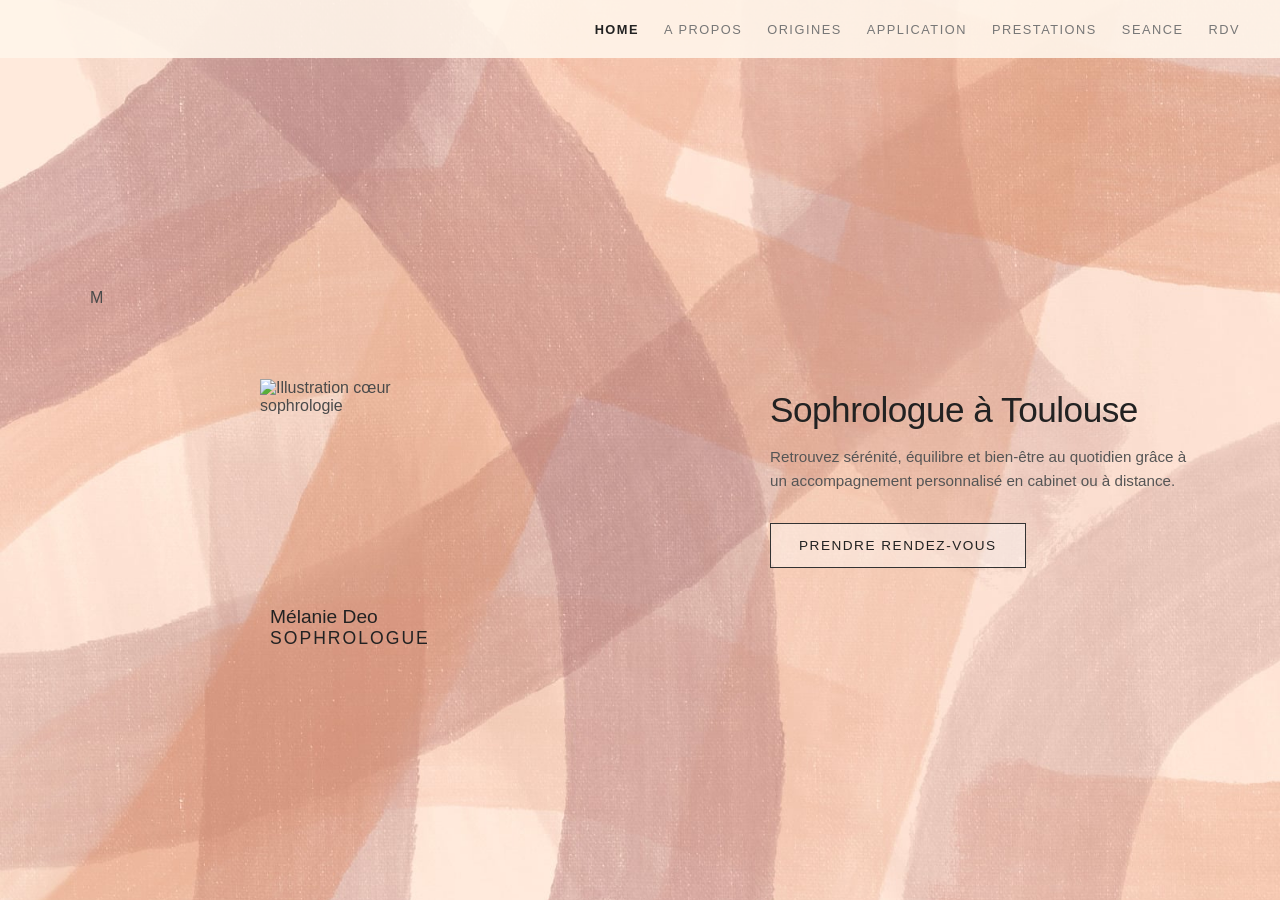
==== index.html @ 861dfb69 "Update index.html" ====
<!DOCTYPE html>
<html lang="fr">
<head>
    <meta charset="UTF-8">
    <meta name="viewport" content="width=device-width, initial-scale=1.0">
    <title>Mélanie Deo - Sophrologue à Toulouse</title>
    <meta name="description" content="Cabinet de sophrologie à Toulouse. Accompagnement sur mesure : gestion du stress, burn-out, sommeil, émotions et confiance en soi.">
    <link rel="stylesheet" href="style.css">
</head>
<body class="page-home">

    <!-- En-tête unique -->
    <header id="site-header" class="site-header"></header>

    <main class="main-content">
        <div class="home-wrapper">
            
            <!-- Visuels à gauche (Grand M + Cœur + Nom) -->
            <div class="home-brand">
                <!-- Grand M avec la typographie Virtual -->
                <span class="brand-letter-virtual">M</span>
                
                <!-- Logo cœur et nom -->
                <img src="coeur-bulle.png" alt="Illustration cœur sophrologie" class="brand-heart">
                <div class="brand-title">
                    <span class="brand-name">Mélanie Deo</span>
                    <span class="brand-job">SOPHROLOGUE</span>
                </div>
            </div>

            <!-- Accroche et Appel à l'action à droite -->
            <div class="home-hero">
                <h1>Sophrologue à Toulouse</h1>
                <p>Retrouvez sérénité, équilibre et bien-être au quotidien grâce à un accompagnement personnalisé en cabinet ou à distance.</p>
                
                <a href="https://calendar.app.google/umbe3jq2weTHkLhp6" target="_blank" rel="noopener" class="btn-primary">
                    PRENDRE RENDEZ-VOUS
                </a>
            </div>

        </div>
    </main>

    <script src="header.js"></script>
</body>
</html>
---- style.css ----
/* --- 1. Réinitialisation globale --- */
* {
    box-sizing: border-box;
    margin: 0;
    padding: 0;
}

body {
    font-family: 'Helvetica Neue', Helvetica, Arial, sans-serif;
    color: #4a4a4a;
    min-height: 100vh;
    display: flex;
    flex-direction: column;
    background-color: #fcf8f2; /* Fond neutre par défaut */
}

/* --- 2. Fonds d'écran spécifiques par page --- */

/* Fond avec image pour les pages qui en ont besoin */
body.page-champs-application {
    background: linear-gradient(rgba(248, 237, 235, 0.45), rgba(248, 237, 235, 0.45)), 
                url('bg_application.jpg') no-repeat center center fixed;
    background-size: cover;
}

/* Fond crème uni pour À propos et Origines */
body.page-a-propos,
body.page-origines {
    background-color: #fcf8f2;
}

/* --- 3. En-tête & Navigation --- */
.site-header {
    width: 100%;
    padding: 20px 40px;
    background-color: rgba(255, 246, 234, 0.9);
}

.main-nav ul {
    display: flex;
    justify-content: flex-end;
    list-style: none;
    gap: 25px;
}

.main-nav a {
    text-decoration: none;
    font-size: 0.8rem;
    letter-spacing: 1.5px;
    color: #777;
    font-weight: 500;
    transition: color 0.3s ease;
}

.main-nav a:hover,
.main-nav a.active {
    color: #222;
    font-weight: 700;
}

/* --- 4. Structure principale --- */
.main-content {
    flex: 1;
    display: flex;
    align-items: center;
    position: relative;
    padding: 40px 20px;
}

.container {
    max-width: 1100px;
    margin: 0 auto;
    width: 100%;
}

/* --- PAGE : ACCUEIL --- */
body.page-home {
    background: url('bg-aquarelle-terracotta.jpg') no-repeat center center fixed;
    background-size: cover;
}

.home-wrapper {
    max-width: 1100px;
    margin: 0 auto;
    display: flex;
    align-items: center;
    justify-content: space-between;
    width: 100%;
    gap: 50px;
}

/* Zone Marque à gauche */
.home-brand {
    position: relative;
    width: 450px;
    height: 380px;
}

.brand-letter {
    position: absolute;
    top: 0;
    left: 0;
    width: 220px;
}

.brand-heart {
    position: absolute;
    top: 90px;
    left: 170px;
    width: 150px;
}

.brand-title {
    position: absolute;
    bottom: 20px;
    left: 180px;
    display: flex;
    flex-direction: column;
}

.brand-name {
    font-size: 1.2rem;
    color: #222;
    font-weight: 400;
}

.brand-job {
    font-size: 1.1rem;
    color: #222;
    letter-spacing: 2px;
    font-weight: 300;
}

/* Zone Accroche & Bouton à droite */
.home-hero {
    max-width: 420px;
}

.home-hero h1 {
    font-size: 2.2rem;
    font-weight: 300;
    color: #222;
    margin-bottom: 15px;
    letter-spacing: -0.5px;
}

.home-hero p {
    font-size: 0.95rem;
    line-height: 1.6;
    color: #555;
    margin-bottom: 30px;
    font-weight: 300;
}

/* Bouton principal de RDV */
.btn-primary {
    display: inline-block;
    padding: 14px 28px;
    border: 1px solid #333;
    background-color: rgba(255, 255, 255, 0.4);
    color: #222;
    text-decoration: none;
    font-size: 0.85rem;
    letter-spacing: 1.5px;
    font-weight: 500;
    transition: all 0.3s ease;
}

.btn-primary:hover {
    background-color: #333;
    color: #fff;
}

/* --- 5. PAGE : À PROPOS --- */
.page-a-propos .main-content {
    display: flex;
    align-items: center;
    justify-content: center;
    padding: 40px 20px;
}

.about-wrapper {
    position: relative;
    max-width: 1050px;
    width: 100%;
    margin: 0 auto;
    min-height: 520px;
}

/* Titre "À propos" placé à gauche */
.about-wrapper .page-title {
    position: absolute;
    top: 20px;
    left: 40px;
    font-size: 3.5rem;
    font-weight: 300;
    color: #333;
    letter-spacing: -0.5px;
}

/* Photo Polaroid inclinée */
.photo-polaroid {
    position: absolute;
    top: 160px;
    left: 100px;
    background: #ffffff;
    padding: 10px 10px 35px 10px;
    box-shadow: 0 6px 18px rgba(0, 0, 0, 0.06);
    transform: rotate(-6deg);
    width: 155px;
    z-index: 2;
}

.photo-polaroid img {
    width: 100%;
    height: 150px;
    object-fit: cover;
    display: block;
}

/* Cœur avec pansement */
.illustration-heart {
    position: absolute;
    bottom: -10px;
    left: 50px;
    width: 115px;
    z-index: 2;
}

.illustration-heart img {
    width: 100%;
    height: auto;
}

/* Texte décalé sur la droite */
.about-text {
    margin-left: 380px;
    max-width: 580px;
    font-size: 0.88rem;
    line-height: 1.6;
    color: #666;
    font-weight: 300;
}

.about-text p {
    margin-bottom: 20px;
}

.about-text strong {
    color: #333;
    font-weight: 600;
}

/* Signature */
.signature-block {
    display: flex;
    align-items: center;
    justify-content: flex-end;
    gap: 6px;
    margin-top: 15px;
    margin-right: 20px;
}

.signature-text {
    font-family: 'Caveat', cursive, sans-serif;
    font-size: 2.2rem;
    color: #666;
}

.signature-heart {
    color: #777;
}

/* --- 6. PAGE : ORIGINES --- */
.page-origines .main-content {
    display: flex;
    align-items: center;
    justify-content: center;
    padding: 40px 20px;
}

.origins-wrapper {
    position: relative;
    max-width: 1050px;
    width: 100%;
    margin: 0 auto;
    min-height: 540px;
}

/* Titre "Origines" placé à gauche */
.origins-wrapper .page-title {
    position: absolute;
    top: 20px;
    left: 40px;
    font-size: 3.5rem;
    font-weight: 300;
    color: #333;
    letter-spacing: -0.5px;
}

/* Photo Polaroid d'Alfonso Caycedo */
.photo-polaroid-caycedo {
    position: absolute;
    top: 140px;
    left: 230px;
    background: #ffffff;
    padding: 8px 8px 30px 8px;
    box-shadow: 0 6px 18px rgba(0, 0, 0, 0.06);
    transform: rotate(6deg); /* Inclinaison vers la droite */
    width: 130px;
    z-index: 2;
}

.photo-polaroid-caycedo img {
    width: 100%;
    height: 120px;
    object-fit: cover;
    display: block;
}

/* Illustration Cerveau + Cœur + Bonhommes */
.illustration-brain {
    position: absolute;
    bottom: -20px;
    left: 60px;
    width: 250px;
    z-index: 2;
}

.illustration-brain img {
    width: 100%;
    height: auto;
}

/* Bloc texte décalé à droite */
.origins-text {
    margin-left: 460px;
    max-width: 520px;
    font-size: 0.88rem;
    line-height: 1.6;
    color: #666;
    font-weight: 300;
}

.origins-text p {
    margin-bottom: 18px;
}

.origins-text strong {
    color: #333;
    font-weight: 600;
}

.origins-text .disclaimer {
    font-style: italic;
    font-size: 0.82rem;
    color: #777;
    margin-top: 25px;
}

/* --- 7. PAGE : CHAMPS D'APPLICATION (Cartes) --- */
.page-title {
    font-size: 2.8rem;
    font-weight: 300;
    color: #333;
    margin-bottom: 40px;
    letter-spacing: -0.5px;
}

.cards-grid {
    display: grid;
    grid-template-columns: repeat(3, 1fr);
    gap: 30px;
}

.card {
    background-color: #fdfbf7;
    box-shadow: 0 4px 15px rgba(0, 0, 0, 0.03);
    display: flex;
    flex-direction: column;
    min-height: 380px;
}

.card-header {
    padding: 35px 30px 25px 30px;
    border-bottom: 1px solid #eae5de;
    min-height: 140px;
    display: flex;
    align-items: flex-start;
}

.card-header h2 {
    font-size: 1.6rem;
    font-weight: 300;
    line-height: 1.25;
    color: #333;
}

.card-body {
    padding: 30px;
}

.card-body ul {
    list-style: none;
}

.card-body li {
    font-size: 0.95rem;
    color: #555;
    margin-bottom: 6px;
    line-height: 1.4;
    font-weight: 300;
}

/* --- 8. Bouton Accueil en bas à droite --- */
.home-icon {
    position: fixed;
    bottom: 25px;
    right: 35px;
    background-color: #e8a598;
    color: #fff;
    width: 36px;
    height: 36px;
    border-radius: 6px;
    display: flex;
    align-items: center;
    justify-content: center;
    transition: opacity 0.3s ease;
}

.home-icon:hover {
    opacity: 0.85;
}

/* --- 9. Adaptation Mobile & Tablette --- */
@media (max-width: 900px) {
    .cards-grid,
    .origins-wrapper {
        grid-template-columns: 1fr;
        gap: 30px;
    }

    .about-wrapper {
        min-height: auto;
    }

    .about-wrapper .page-title,
    .photo-polaroid,
    .illustration-heart,
    .origins-image {
        position: static;
        transform: none;
        margin: 20px auto;
        text-align: center;
    }

    .origins-image {
        max-width: 300px;
    }

    .about-text {
        margin-left: 0;
        max-width: 100%;
    }
}
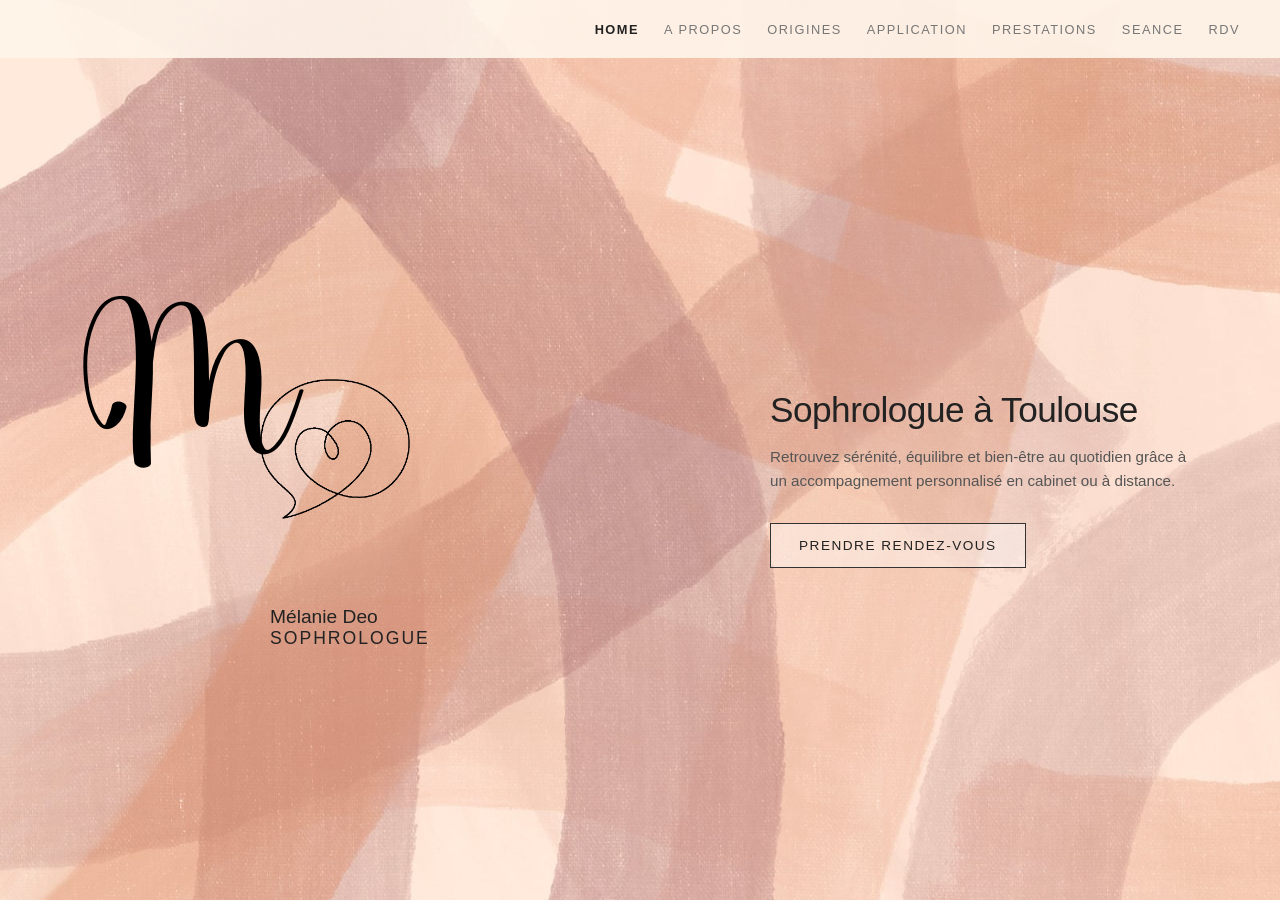
==== commit a758e4c5: "Change logo image source in index.html Updated logo image source from 'coeur-bulle.png' to 'logo.png" ====
--- a/index.html
+++ b/index.html
@@ -21,7 +21,7 @@
                 <span class="brand-letter-virtual">M</span>
                 
                 <!-- Logo cœur et nom -->
-                <img src="coeur-bulle.png" alt="Illustration cœur sophrologie" class="brand-heart">
+                <img src="logo.png" alt="Illustration cœur sophrologie" class="brand-heart">
                 <div class="brand-title">
                     <span class="brand-name">Mélanie Deo</span>
                     <span class="brand-job">SOPHROLOGUE</span>
--- a/style.css
+++ b/style.css
@@ -1,3 +1,10 @@
+/* Déclaration de la police Virtual au format OTF */
+@font-face {
+    font-family: 'Virtual';
+    src: url('Virtual.otf') format('opentype');
+    font-weight: normal;
+    font-style: normal;
+}
 /* --- 1. Réinitialisation globale --- */
 * {
     box-sizing: border-box;
@@ -90,12 +97,45 @@
 }
 
 /* Zone Marque à gauche */
+
+/* Le M géant avec la typo Virtual */
+.brand-letter-virtual {
+    position: absolute;
+    top: -20px;
+    left: 0;
+    font-family: 'Virtual', cursive, sans-serif;
+    font-size: 14rem; /* Ajuste la taille selon le rendu de la police */
+    line-height: 1;
+    color: #000000;
+    z-index: 1;
+    user-select: none;
+}
+
+/* Positionnement des éléments superposés */
 .home-brand {
     position: relative;
     width: 450px;
     height: 380px;
 }
 
+.brand-heart {
+    position: absolute;
+    top: 90px;
+    left: 170px;
+    width: 150px;
+    z-index: 2;
+}
+
+.brand-title {
+    position: absolute;
+    bottom: 20px;
+    left: 180px;
+    display: flex;
+    flex-direction: column;
+    z-index: 2;
+}
+
+
 .brand-letter {
     position: absolute;
     top: 0;
@@ -103,20 +143,7 @@
     width: 220px;
 }
 
-.brand-heart {
-    position: absolute;
-    top: 90px;
-    left: 170px;
-    width: 150px;
-}
-
-.brand-title {
-    position: absolute;
-    bottom: 20px;
-    left: 180px;
-    display: flex;
-    flex-direction: column;
-}
+
 
 .brand-name {
     font-size: 1.2rem;
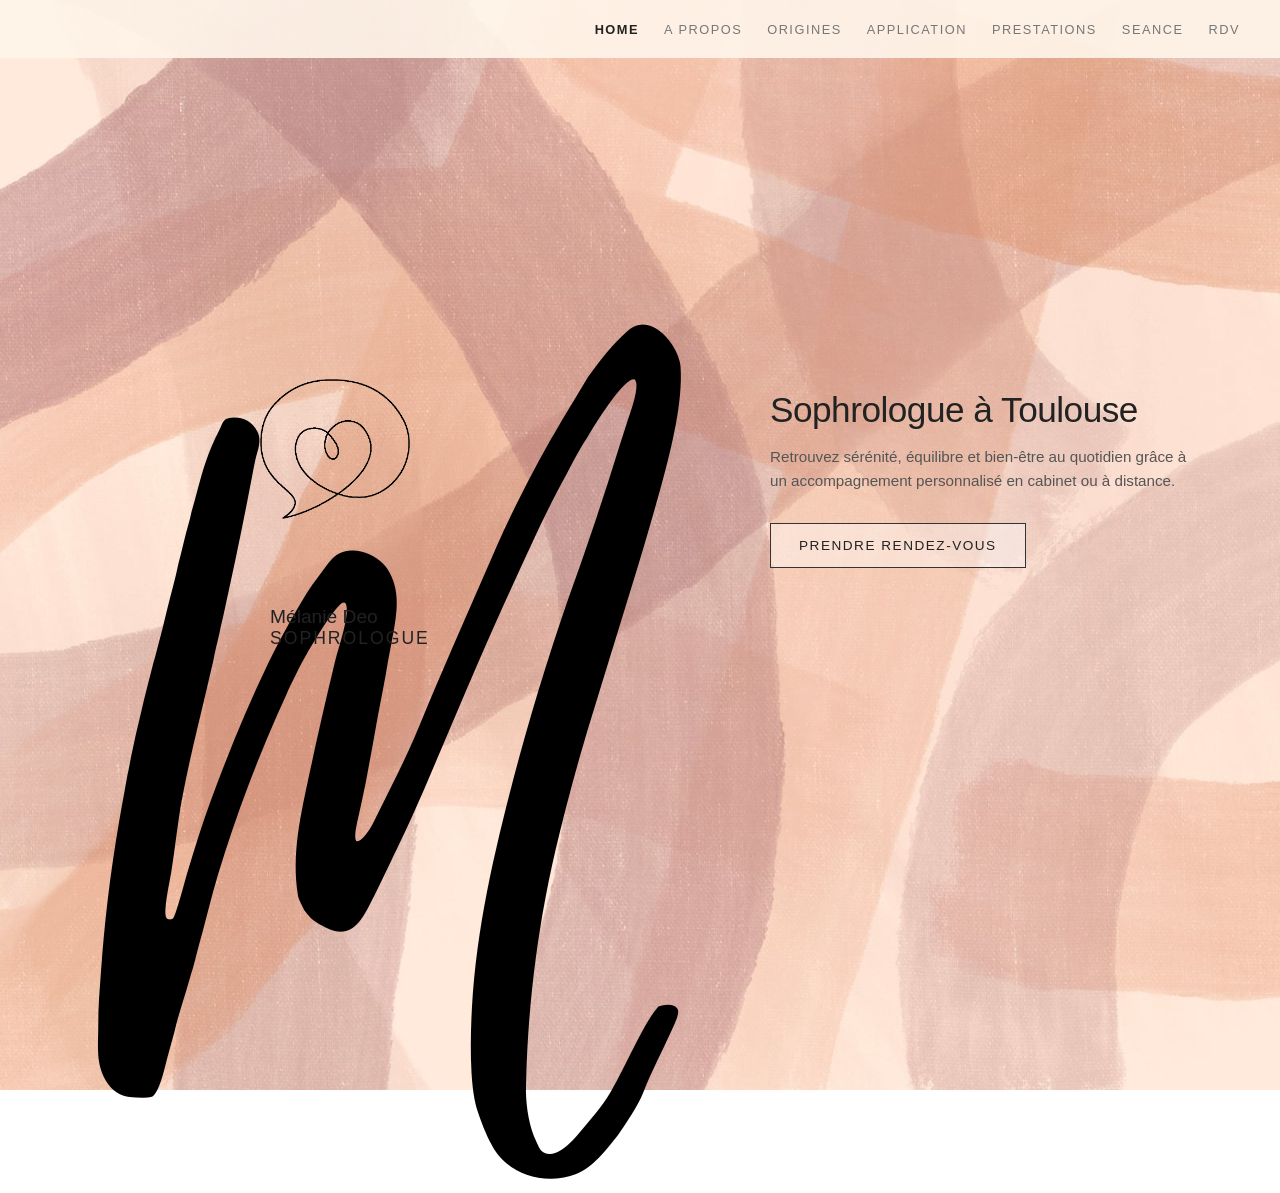
==== commit 5c56ef02: "Modify index.html with new logo and structure Updated the HTML structure and added a logo image." ====
--- a/index.html
+++ b/index.html
@@ -18,7 +18,7 @@
             <!-- Visuels à gauche (Grand M + Cœur + Nom) -->
             <div class="home-brand">
                 <!-- Grand M avec la typographie Virtual -->
-                <span class="brand-letter-virtual">M</span>
+                <img src="M.png" alt="Logo" class="brand-logo">
                 
                 <!-- Logo cœur et nom -->
                 <img src="logo.png" alt="Illustration cœur sophrologie" class="brand-heart">
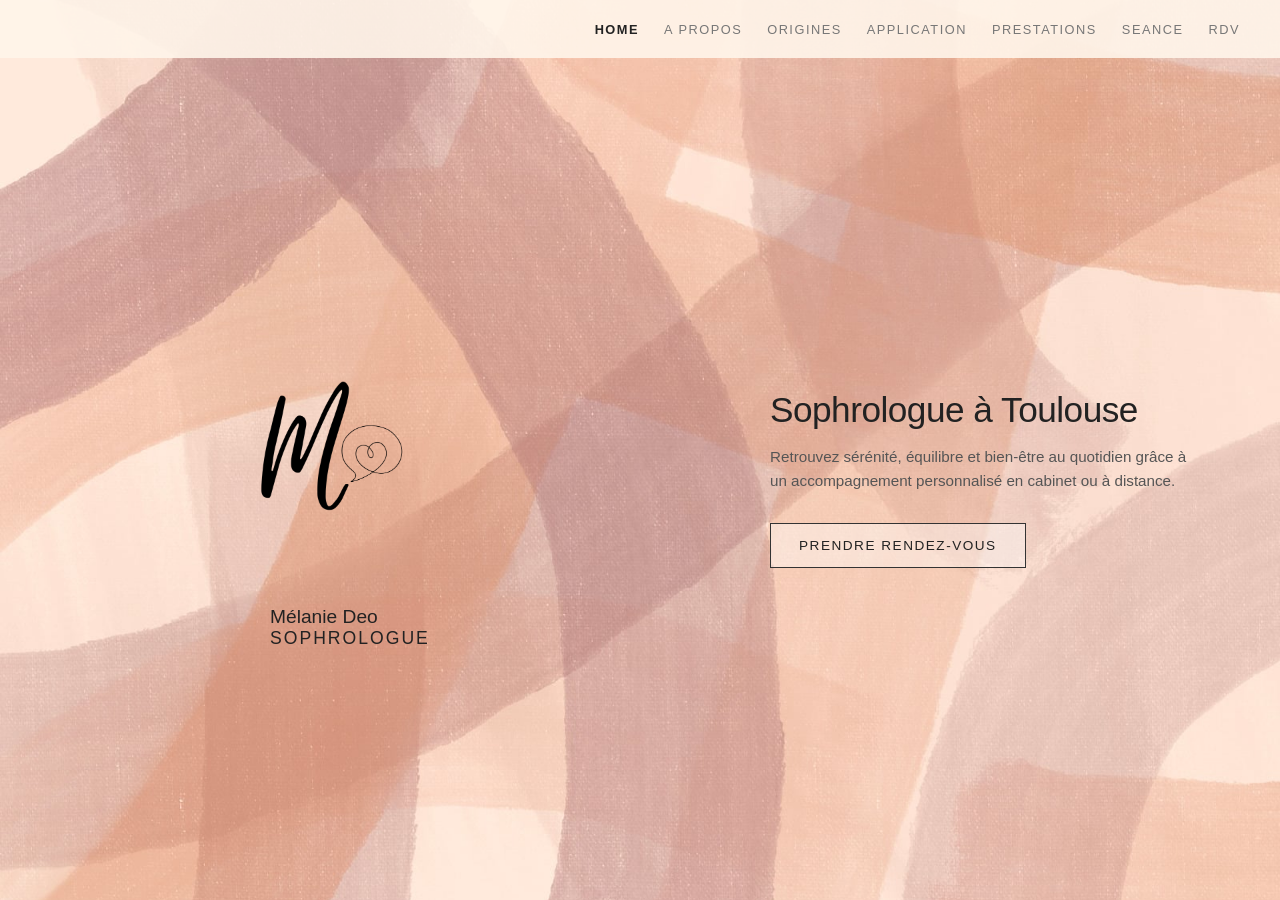
==== commit 7d786357: "Update index.html" ====
--- a/index.html
+++ b/index.html
@@ -17,11 +17,9 @@
             
             <!-- Visuels à gauche (Grand M + Cœur + Nom) -->
             <div class="home-brand">
-                <!-- Grand M avec la typographie Virtual -->
-                <img src="M.png" alt="Logo" class="brand-logo">
-                
+
                 <!-- Logo cœur et nom -->
-                <img src="logo.png" alt="Illustration cœur sophrologie" class="brand-heart">
+                <img src="logoM.png" alt="Illustration cœur sophrologie" class="brand-heart">
                 <div class="brand-title">
                     <span class="brand-name">Mélanie Deo</span>
                     <span class="brand-job">SOPHROLOGUE</span>
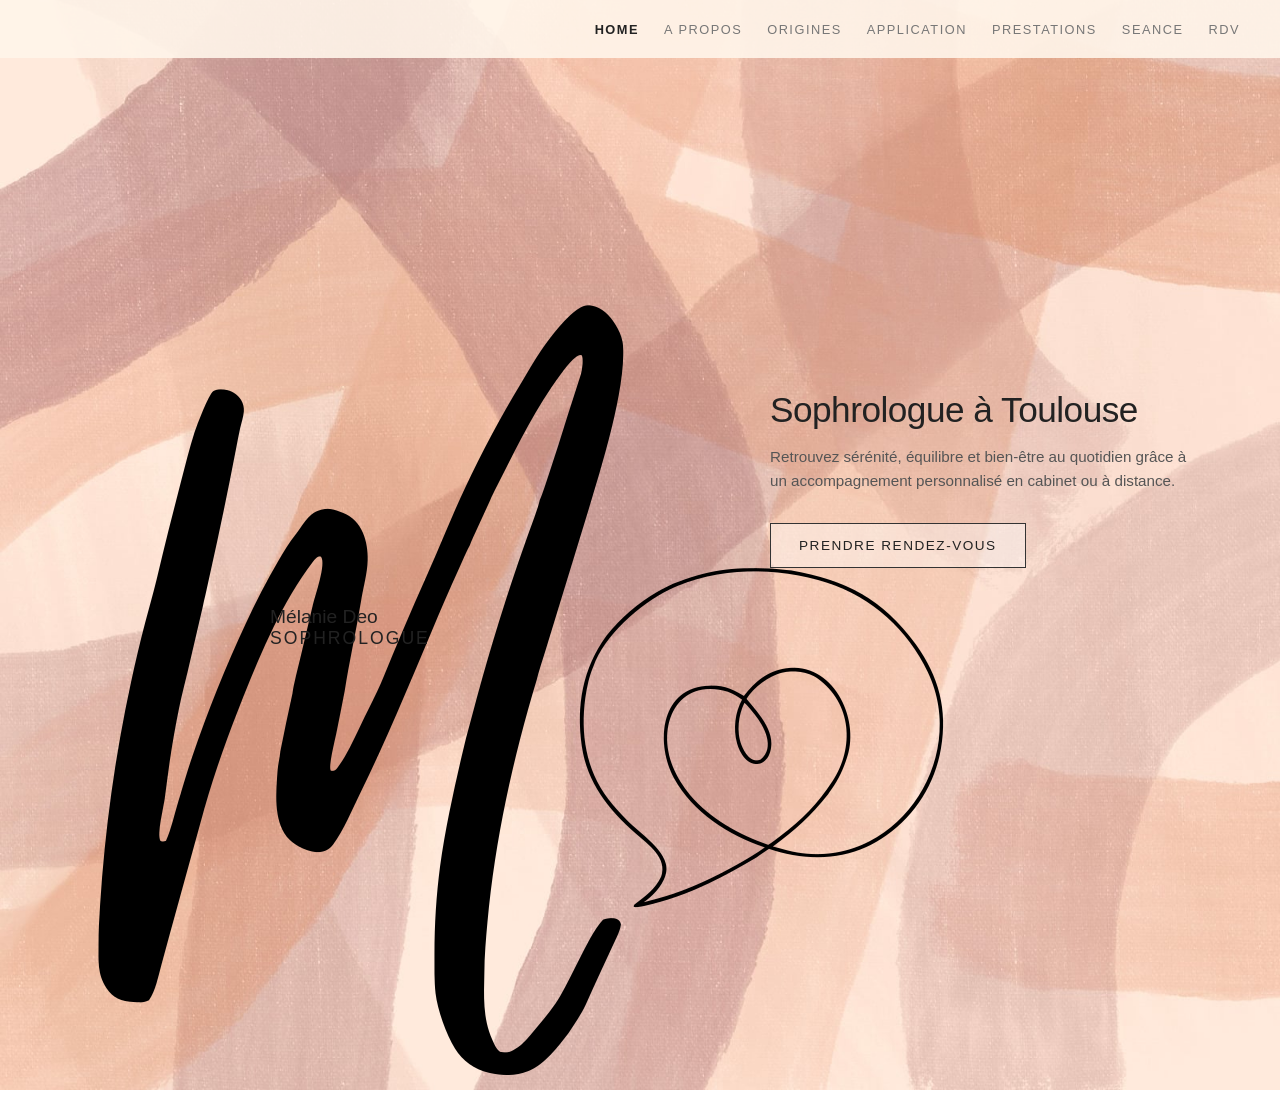
==== commit 1f51a17b: "Fix HTML structure and update logo class" ====
--- a/index.html
+++ b/index.html
@@ -19,7 +19,7 @@
             <div class="home-brand">
 
                 <!-- Logo cœur et nom -->
-                <img src="logoM.png" alt="Illustration cœur sophrologie" class="brand-heart">
+                <img src="logoM.png" alt="Illustration cœur sophrologie" class="brand-logo">
                 <div class="brand-title">
                     <span class="brand-name">Mélanie Deo</span>
                     <span class="brand-job">SOPHROLOGUE</span>
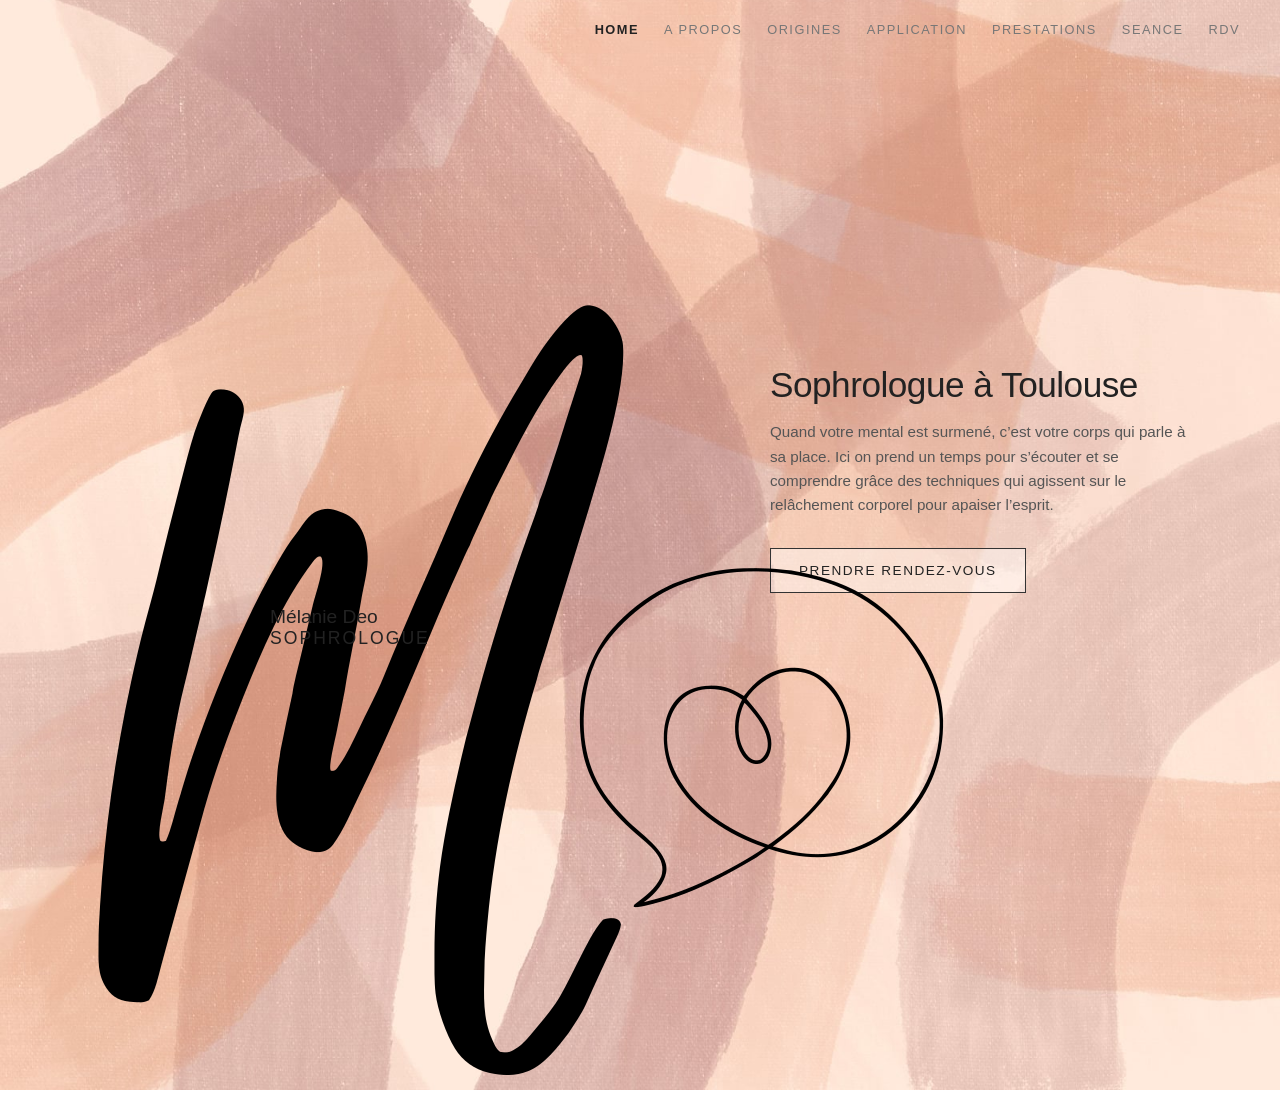
==== commit b43d2ce3: "Update index.html" ====
--- a/index.html
+++ b/index.html
@@ -29,7 +29,7 @@
             <!-- Accroche et Appel à l'action à droite -->
             <div class="home-hero">
                 <h1>Sophrologue à Toulouse</h1>
-                <p>Retrouvez sérénité, équilibre et bien-être au quotidien grâce à un accompagnement personnalisé en cabinet ou à distance.</p>
+                <p>Quand votre mental est surmené, c’est votre corps qui parle à sa place. Ici on prend un temps pour s’écouter et se comprendre grâce des techniques qui agissent sur le relâchement corporel pour apaiser l’esprit.</p>
                 
                 <a href="https://calendar.app.google/umbe3jq2weTHkLhp6" target="_blank" rel="noopener" class="btn-primary">
                     PRENDRE RENDEZ-VOUS
--- a/style.css
+++ b/style.css
@@ -1,10 +1,3 @@
-/* Déclaration de la police Virtual au format OTF */
-@font-face {
-    font-family: 'Virtual';
-    src: url('Virtual.otf') format('opentype');
-    font-weight: normal;
-    font-style: normal;
-}
 /* --- 1. Réinitialisation globale --- */
 * {
     box-sizing: border-box;
@@ -24,7 +17,8 @@
 /* --- 2. Fonds d'écran spécifiques par page --- */
 
 /* Fond avec image pour les pages qui en ont besoin */
-body.page-champs-application {
+body.page-champs-application,
+body.page-prestations {
     background: linear-gradient(rgba(248, 237, 235, 0.45), rgba(248, 237, 235, 0.45)), 
                 url('bg_application.jpg') no-repeat center center fixed;
     background-size: cover;
@@ -40,7 +34,7 @@
 .site-header {
     width: 100%;
     padding: 20px 40px;
-    background-color: rgba(255, 246, 234, 0.9);
+    background-color: transparent;
 }
 
 .main-nav ul {
@@ -70,6 +64,7 @@
     flex: 1;
     display: flex;
     align-items: center;
+    justify-content: center; /* Centrage vertical et horizontal global */
     position: relative;
     padding: 40px 20px;
 }
@@ -97,33 +92,24 @@
 }
 
 /* Zone Marque à gauche */
-
-/* Le M géant avec la typo Virtual */
-.brand-letter-virtual {
-    position: absolute;
-    top: -20px;
-    left: 0;
-    font-family: 'Virtual', cursive, sans-serif;
-    font-size: 14rem; /* Ajuste la taille selon le rendu de la police */
-    line-height: 1;
-    color: #000000;
-    z-index: 1;
-    user-select: none;
-}
-
-/* Positionnement des éléments superposés */
 .home-brand {
     position: relative;
     width: 450px;
     height: 380px;
 }
 
+.brand-letter {
+    position: absolute;
+    top: 0;
+    left: 0;
+    width: 220px;
+}
+
 .brand-heart {
     position: absolute;
     top: 90px;
     left: 170px;
     width: 150px;
-    z-index: 2;
 }
 
 .brand-title {
@@ -132,18 +118,7 @@
     left: 180px;
     display: flex;
     flex-direction: column;
-    z-index: 2;
-}
-
-
-.brand-letter {
-    position: absolute;
-    top: 0;
-    left: 0;
-    width: 220px;
-}
-
-
+}
 
 .brand-name {
     font-size: 1.2rem;
@@ -386,12 +361,20 @@
 }
 
 /* --- 7. PAGE : CHAMPS D'APPLICATION (Cartes) --- */
+.applications-section,
+.prestations-section {
+    width: 100%;
+    display: flex;
+    justify-content: center;
+}
+
 .page-title {
     font-size: 2.8rem;
     font-weight: 300;
     color: #333;
     margin-bottom: 40px;
     letter-spacing: -0.5px;
+    text-align: left; /* Conserve l'alignement du titre à gauche */
 }
 
 .cards-grid {
@@ -421,6 +404,7 @@
     font-weight: 300;
     line-height: 1.25;
     color: #333;
+    text-align: left; /* Alignement à gauche du titre interne des cartes */
 }
 
 .card-body {
@@ -490,3 +474,61 @@
         max-width: 100%;
     }
 }
+
+/* --- 10. EXTENSIONS PRESTATIONS (SANS RÉGRESSION) --- */
+.mt-50 {
+    margin-top: 50px;
+}
+
+.section-subtitle {
+    font-size: 1.8rem;
+    font-weight: 300;
+    color: #333;
+    margin-bottom: 10px;
+    text-align: left;
+}
+
+.section-intro {
+    font-size: 0.95rem;
+    color: #666;
+    margin-bottom: 25px;
+    font-weight: 300;
+    max-width: 850px;
+    line-height: 1.5;
+    text-align: left;
+}
+
+.testimonial-box {
+    background-color: rgba(253, 251, 247, 0.85);
+    border-left: 3px solid #e8a598;
+    padding: 20px 25px;
+    font-style: italic;
+    font-size: 0.92rem;
+    color: #555;
+    margin-bottom: 25px;
+    line-height: 1.6;
+    text-align: left;
+}
+
+.cards-grid.grid-2 {
+    grid-template-columns: repeat(2, 1fr);
+}
+
+.card-body p {
+    font-size: 0.95rem;
+    color: #555;
+    line-height: 1.5;
+    margin-bottom: 12px;
+    font-weight: 300;
+}
+
+.card-body strong {
+    color: #333;
+    font-weight: 600;
+}
+
+@media (max-width: 900px) {
+    .cards-grid.grid-2 {
+        grid-template-columns: 1fr;
+    }
+}
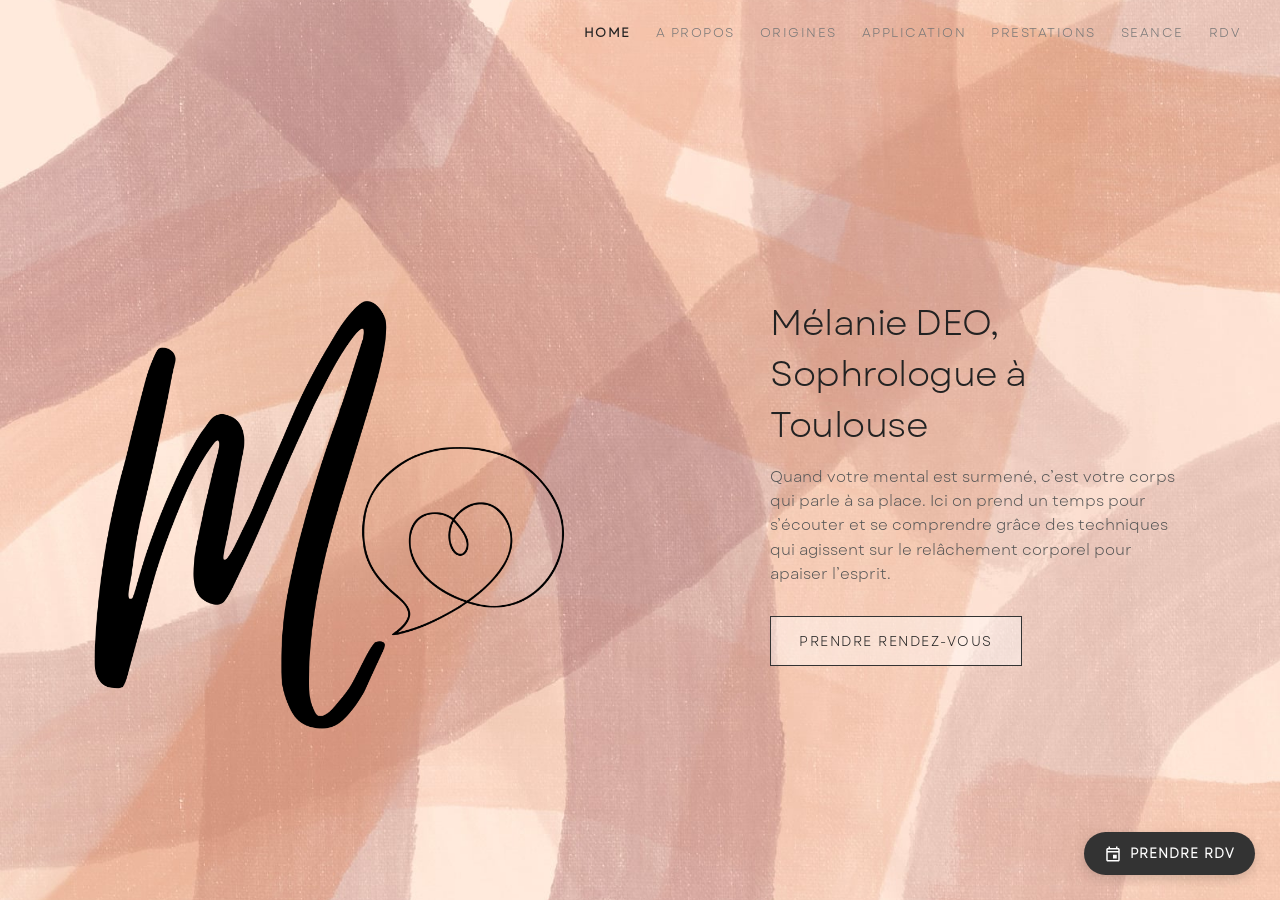
==== commit 38403e28: "Update index.html" ====
--- a/index.html
+++ b/index.html
@@ -20,15 +20,12 @@
 
                 <!-- Logo cœur et nom -->
                 <img src="logoM.png" alt="Illustration cœur sophrologie" class="brand-logo">
-                <div class="brand-title">
-                    <span class="brand-name">Mélanie Deo</span>
-                    <span class="brand-job">SOPHROLOGUE</span>
-                </div>
+
             </div>
 
             <!-- Accroche et Appel à l'action à droite -->
             <div class="home-hero">
-                <h1>Sophrologue à Toulouse</h1>
+                <h1>Mélanie DEO, Sophrologue à Toulouse</h1>
                 <p>Quand votre mental est surmené, c’est votre corps qui parle à sa place. Ici on prend un temps pour s’écouter et se comprendre grâce des techniques qui agissent sur le relâchement corporel pour apaiser l’esprit.</p>
                 
                 <a href="https://calendar.app.google/umbe3jq2weTHkLhp6" target="_blank" rel="noopener" class="btn-primary">
--- a/style.css
+++ b/style.css
@@ -1,3 +1,10 @@
+@font-face {
+    font-family: 'Garet';
+    src: url('Garet-Book.woff2') format('woff2');
+    font-weight: 300;
+    font-style: normal;
+    font-display: swap;
+}
 /* --- 1. Réinitialisation globale --- */
 * {
     box-sizing: border-box;
@@ -6,7 +13,7 @@
 }
 
 body {
-    font-family: 'Helvetica Neue', Helvetica, Arial, sans-serif;
+    font-family: 'Garet', 'Helvetica Neue', Helvetica, Arial, sans-serif;
     color: #4a4a4a;
     min-height: 100vh;
     display: flex;
@@ -17,11 +24,14 @@
 /* --- 2. Fonds d'écran spécifiques par page --- */
 
 /* Fond avec image pour les pages qui en ont besoin */
-body.page-champs-application,
-body.page-prestations {
+body.page-champs-application {
     background: linear-gradient(rgba(248, 237, 235, 0.45), rgba(248, 237, 235, 0.45)), 
                 url('bg_application.jpg') no-repeat center center fixed;
     background-size: cover;
+}
+
+body.page-prestations {
+    background-color: rgb(230, 227, 208);
 }
 
 /* Fond crème uni pour À propos et Origines */
@@ -64,7 +74,6 @@
     flex: 1;
     display: flex;
     align-items: center;
-    justify-content: center; /* Centrage vertical et horizontal global */
     position: relative;
     padding: 40px 20px;
 }
@@ -114,8 +123,6 @@
 
 .brand-title {
     position: absolute;
-    bottom: 20px;
-    left: 180px;
     display: flex;
     flex-direction: column;
 }
@@ -131,6 +138,14 @@
     color: #222;
     letter-spacing: 2px;
     font-weight: 300;
+}
+
+/* À ajouter dans style.css sous la section PAGE : ACCUEIL */
+.brand-logo {
+    max-width: 500px; /* Ajuste cette valeur selon le rendu souhaité (ex: 150px à 200px) */
+    height: auto;
+    display: block;
+    margin-bottom: 15px;
 }
 
 /* Zone Accroche & Bouton à droite */
@@ -361,20 +376,12 @@
 }
 
 /* --- 7. PAGE : CHAMPS D'APPLICATION (Cartes) --- */
-.applications-section,
-.prestations-section {
-    width: 100%;
-    display: flex;
-    justify-content: center;
-}
-
 .page-title {
     font-size: 2.8rem;
     font-weight: 300;
     color: #333;
     margin-bottom: 40px;
     letter-spacing: -0.5px;
-    text-align: left; /* Conserve l'alignement du titre à gauche */
 }
 
 .cards-grid {
@@ -404,7 +411,6 @@
     font-weight: 300;
     line-height: 1.25;
     color: #333;
-    text-align: left; /* Alignement à gauche du titre interne des cartes */
 }
 
 .card-body {
@@ -475,7 +481,14 @@
     }
 }
 
-/* --- 10. EXTENSIONS PRESTATIONS (SANS RÉGRESSION) --- */
+/* --- 10. EXTENSIONS PAGE PRESTATIONS --- */
+.applications-section,
+.prestations-section {
+    width: 100%;
+    display: flex;
+    justify-content: center;
+}
+
 .mt-50 {
     margin-top: 50px;
 }
@@ -532,3 +545,51 @@
         grid-template-columns: 1fr;
     }
 }
+
+/* --- BOUTON RDV OMNIPRÉSENT --- */
+.btn-floating-rdv {
+    position: fixed;
+    bottom: 25px;
+    right: 25px;
+    z-index: 1000;
+    display: flex;
+    align-items: center;
+    gap: 8px;
+    background-color: #333;
+    color: #fff;
+    padding: 12px 20px;
+    border-radius: 30px;
+    text-decoration: none;
+    font-size: 0.82rem;
+    font-weight: 600;
+    letter-spacing: 1px;
+    text-transform: uppercase;
+    box-shadow: 0 4px 12px rgba(0, 0, 0, 0.15);
+    transition: transform 0.2s ease, background-color 0.2s ease;
+}
+
+.btn-floating-rdv:hover {
+    background-color: #e8a598;
+    transform: translateY(-2px);
+}
+
+/* Ajustement pour éviter le chevauchement avec le bouton retour accueil (.home-icon) */
+.home-icon {
+    left: 25px;
+    right: auto;
+}
+
+/* Adaptation Mobile */
+@media (max-width: 900px) {
+    .btn-floating-rdv {
+        bottom: 15px;
+        right: 15px;
+        padding: 10px 16px;
+        font-size: 0.75rem;
+    }
+
+    .home-icon {
+        bottom: 15px;
+        left: 15px;
+    }
+}
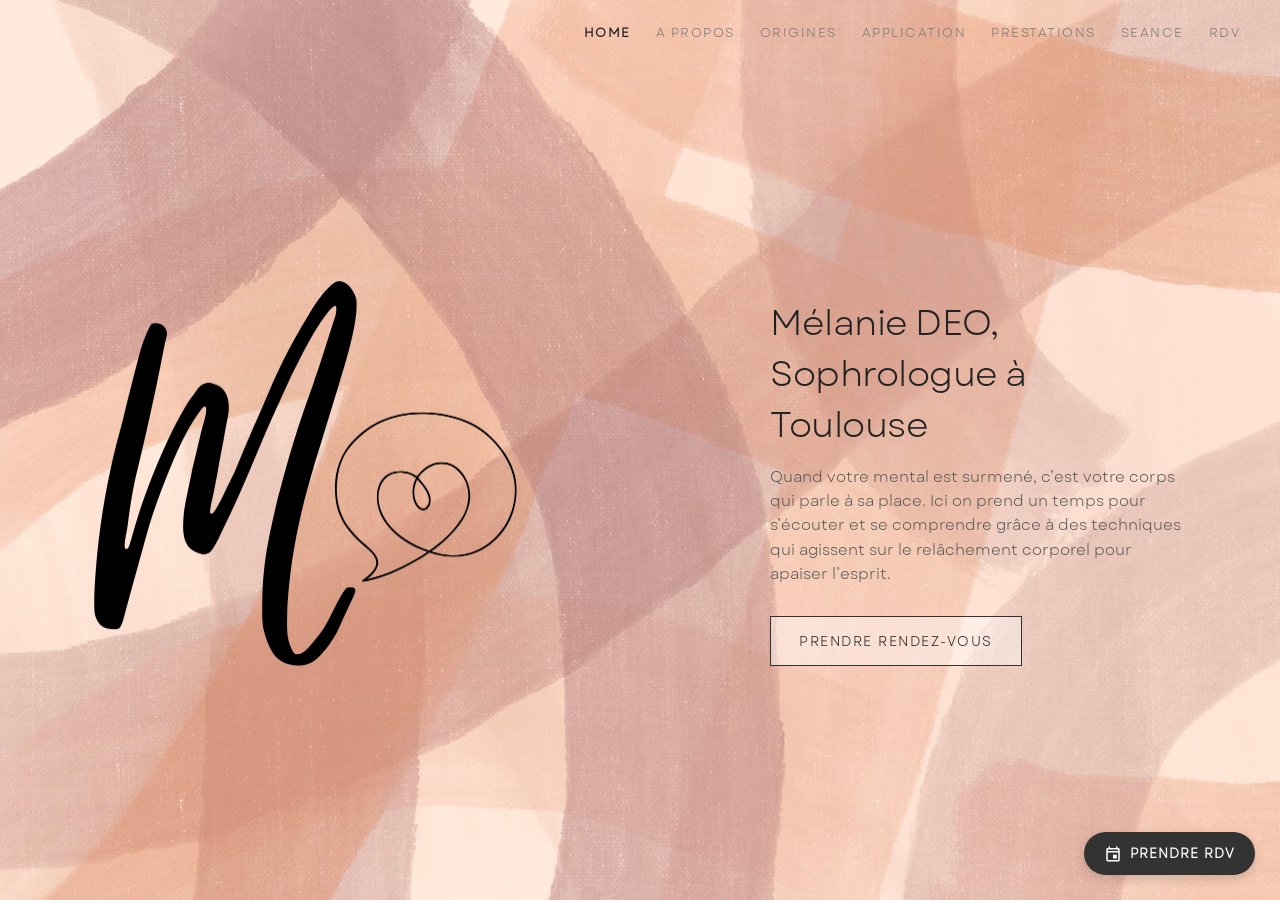
==== commit 6610a9b9: "Refactor header and improve logo alt text Updated header section to load dynamically and improved al" ====
--- a/index.html
+++ b/index.html
@@ -9,24 +9,21 @@
 </head>
 <body class="page-home">
 
-    <!-- En-tête unique -->
+    <!-- En-tête unique chargé dynamiquement -->
     <header id="site-header" class="site-header"></header>
 
     <main class="main-content">
         <div class="home-wrapper">
             
-            <!-- Visuels à gauche (Grand M + Cœur + Nom) -->
+            <!-- Visuel Logo à gauche -->
             <div class="home-brand">
-
-                <!-- Logo cœur et nom -->
-                <img src="logoM.png" alt="Illustration cœur sophrologie" class="brand-logo">
-
+                <img src="logoM.png" alt="Mélanie Deo - Sophrologue à Toulouse" class="brand-logo">
             </div>
 
-            <!-- Accroche et Appel à l'action à droite -->
+            <!-- Accroche et CTA à droite (passe en dessous sur mobile) -->
             <div class="home-hero">
                 <h1>Mélanie DEO, Sophrologue à Toulouse</h1>
-                <p>Quand votre mental est surmené, c’est votre corps qui parle à sa place. Ici on prend un temps pour s’écouter et se comprendre grâce des techniques qui agissent sur le relâchement corporel pour apaiser l’esprit.</p>
+                <p>Quand votre mental est surmené, c’est votre corps qui parle à sa place. Ici on prend un temps pour s’écouter et se comprendre grâce à des techniques qui agissent sur le relâchement corporel pour apaiser l’esprit.</p>
                 
                 <a href="https://calendar.app.google/umbe3jq2weTHkLhp6" target="_blank" rel="noopener" class="btn-primary">
                     PRENDRE RENDEZ-VOUS
--- a/style.css
+++ b/style.css
@@ -5,6 +5,7 @@
     font-style: normal;
     font-display: swap;
 }
+
 /* --- 1. Réinitialisation globale --- */
 * {
     box-sizing: border-box;
@@ -18,12 +19,10 @@
     min-height: 100vh;
     display: flex;
     flex-direction: column;
-    background-color: #fcf8f2; /* Fond neutre par défaut */
+    background-color: #fcf8f2;
 }
 
 /* --- 2. Fonds d'écran spécifiques par page --- */
-
-/* Fond avec image pour les pages qui en ont besoin */
 body.page-champs-application {
     background: linear-gradient(rgba(248, 237, 235, 0.45), rgba(248, 237, 235, 0.45)), 
                 url('bg_application.jpg') no-repeat center center fixed;
@@ -34,27 +33,35 @@
     background-color: rgb(230, 227, 208);
 }
 
-/* Fond crème uni pour À propos et Origines */
 body.page-a-propos,
-body.page-origines {
+body.page-origines,
+body.page-rdv {
     background-color: #fcf8f2;
 }
 
-/* --- 3. En-tête & Navigation --- */
+/* --- 3. En-tête & Navigation Modulaire --- */
 .site-header {
     width: 100%;
     padding: 20px 40px;
     background-color: transparent;
-}
-
-.main-nav ul {
+    position: relative;
+    z-index: 100;
+}
+
+.main-nav {
+    display: flex;
+    justify-content: flex-end;
+    align-items: center;
+}
+
+.nav-links {
     display: flex;
     justify-content: flex-end;
     list-style: none;
     gap: 25px;
 }
 
-.main-nav a {
+.nav-links a {
     text-decoration: none;
     font-size: 0.8rem;
     letter-spacing: 1.5px;
@@ -63,10 +70,58 @@
     transition: color 0.3s ease;
 }
 
-.main-nav a:hover,
-.main-nav a.active {
+.nav-links a:hover,
+.nav-links a.active {
     color: #222;
     font-weight: 700;
+}
+
+/* Bouton Burger Mobile (Masqué sur Desktop) */
+.nav-toggle {
+    display: none;
+    background: transparent;
+    border: none;
+    cursor: pointer;
+    padding: 10px;
+    z-index: 101;
+}
+
+.hamburger {
+    display: block;
+    width: 24px;
+    height: 2px;
+    background-color: #333;
+    position: relative;
+    transition: background-color 0.3s ease;
+}
+
+.hamburger::before,
+.hamburger::after {
+    content: '';
+    position: absolute;
+    width: 24px;
+    height: 2px;
+    background-color: #333;
+    left: 0;
+    transition: transform 0.3s ease, top 0.3s ease;
+}
+
+.hamburger::before { top: -7px; }
+.hamburger::after { top: 7px; }
+
+/* Animation du bouton Burger ouvert */
+.nav-toggle.open .hamburger {
+    background-color: transparent;
+}
+
+.nav-toggle.open .hamburger::before {
+    top: 0;
+    transform: rotate(45deg);
+}
+
+.nav-toggle.open .hamburger::after {
+    top: 0;
+    transform: rotate(-45deg);
 }
 
 /* --- 4. Structure principale --- */
@@ -84,7 +139,7 @@
     width: 100%;
 }
 
-/* --- PAGE : ACCUEIL --- */
+/* --- 5. PAGE : ACCUEIL --- */
 body.page-home {
     background: url('bg-aquarelle-terracotta.jpg') no-repeat center center fixed;
     background-size: cover;
@@ -100,11 +155,13 @@
     gap: 50px;
 }
 
-/* Zone Marque à gauche */
 .home-brand {
     position: relative;
     width: 450px;
-    height: 380px;
+    max-width: 100%;
+    display: flex;
+    justify-content: center;
+    align-items: center;
 }
 
 .brand-letter {
@@ -140,17 +197,17 @@
     font-weight: 300;
 }
 
-/* À ajouter dans style.css sous la section PAGE : ACCUEIL */
 .brand-logo {
-    max-width: 500px; /* Ajuste cette valeur selon le rendu souhaité (ex: 150px à 200px) */
+    max-width: 100%;
+    width: 450px;
     height: auto;
     display: block;
     margin-bottom: 15px;
 }
 
-/* Zone Accroche & Bouton à droite */
 .home-hero {
     max-width: 420px;
+    width: 100%;
 }
 
 .home-hero h1 {
@@ -169,7 +226,6 @@
     font-weight: 300;
 }
 
-/* Bouton principal de RDV */
 .btn-primary {
     display: inline-block;
     padding: 14px 28px;
@@ -188,7 +244,7 @@
     color: #fff;
 }
 
-/* --- 5. PAGE : À PROPOS --- */
+/* --- 6. PAGE : À PROPOS --- */
 .page-a-propos .main-content {
     display: flex;
     align-items: center;
@@ -204,7 +260,6 @@
     min-height: 520px;
 }
 
-/* Titre "À propos" placé à gauche */
 .about-wrapper .page-title {
     position: absolute;
     top: 20px;
@@ -215,7 +270,6 @@
     letter-spacing: -0.5px;
 }
 
-/* Photo Polaroid inclinée */
 .photo-polaroid {
     position: absolute;
     top: 160px;
@@ -235,7 +289,6 @@
     display: block;
 }
 
-/* Cœur avec pansement */
 .illustration-heart {
     position: absolute;
     bottom: -10px;
@@ -249,7 +302,6 @@
     height: auto;
 }
 
-/* Texte décalé sur la droite */
 .about-text {
     margin-left: 380px;
     max-width: 580px;
@@ -268,7 +320,6 @@
     font-weight: 600;
 }
 
-/* Signature */
 .signature-block {
     display: flex;
     align-items: center;
@@ -288,7 +339,7 @@
     color: #777;
 }
 
-/* --- 6. PAGE : ORIGINES --- */
+/* --- 7. PAGE : ORIGINES --- */
 .page-origines .main-content {
     display: flex;
     align-items: center;
@@ -304,7 +355,6 @@
     min-height: 540px;
 }
 
-/* Titre "Origines" placé à gauche */
 .origins-wrapper .page-title {
     position: absolute;
     top: 20px;
@@ -315,7 +365,6 @@
     letter-spacing: -0.5px;
 }
 
-/* Photo Polaroid d'Alfonso Caycedo */
 .photo-polaroid-caycedo {
     position: absolute;
     top: 140px;
@@ -323,7 +372,7 @@
     background: #ffffff;
     padding: 8px 8px 30px 8px;
     box-shadow: 0 6px 18px rgba(0, 0, 0, 0.06);
-    transform: rotate(6deg); /* Inclinaison vers la droite */
+    transform: rotate(6deg);
     width: 130px;
     z-index: 2;
 }
@@ -335,7 +384,6 @@
     display: block;
 }
 
-/* Illustration Cerveau + Cœur + Bonhommes */
 .illustration-brain {
     position: absolute;
     bottom: -20px;
@@ -349,7 +397,6 @@
     height: auto;
 }
 
-/* Bloc texte décalé à droite */
 .origins-text {
     margin-left: 460px;
     max-width: 520px;
@@ -375,7 +422,7 @@
     margin-top: 25px;
 }
 
-/* --- 7. PAGE : CHAMPS D'APPLICATION (Cartes) --- */
+/* --- 8. CARTES & GRILLES --- */
 .page-title {
     font-size: 2.8rem;
     font-weight: 300;
@@ -390,6 +437,10 @@
     gap: 30px;
 }
 
+.cards-grid.grid-2 {
+    grid-template-columns: repeat(2, 1fr);
+}
+
 .card {
     background-color: #fdfbf7;
     box-shadow: 0 4px 15px rgba(0, 0, 0, 0.03);
@@ -415,6 +466,9 @@
 
 .card-body {
     padding: 30px;
+    display: flex;
+    flex-direction: column;
+    flex: 1;
 }
 
 .card-body ul {
@@ -424,64 +478,50 @@
 .card-body li {
     font-size: 0.95rem;
     color: #555;
-    margin-bottom: 6px;
+    margin-bottom: 8px;
     line-height: 1.4;
     font-weight: 300;
 }
 
-/* --- 8. Bouton Accueil en bas à droite --- */
-.home-icon {
-    position: fixed;
-    bottom: 25px;
-    right: 35px;
-    background-color: #e8a598;
+.card-body p {
+    font-size: 0.95rem;
+    color: #555;
+    line-height: 1.5;
+    margin-bottom: 12px;
+    font-weight: 300;
+}
+
+.card-body strong {
+    color: #333;
+    font-weight: 600;
+}
+
+.card-action {
+    margin-top: auto;
+    padding-top: 20px;
+}
+
+.btn-card {
+    display: inline-block;
+    width: 100%;
+    padding: 12px 20px;
+    border: 1px solid #333;
+    background-color: transparent;
+    color: #222;
+    text-align: center;
+    text-decoration: none;
+    font-size: 0.8rem;
+    letter-spacing: 1px;
+    font-weight: 500;
+    transition: all 0.3s ease;
+}
+
+.btn-card:hover {
+    background-color: #333;
     color: #fff;
-    width: 36px;
-    height: 36px;
-    border-radius: 6px;
-    display: flex;
-    align-items: center;
-    justify-content: center;
-    transition: opacity 0.3s ease;
-}
-
-.home-icon:hover {
-    opacity: 0.85;
-}
-
-/* --- 9. Adaptation Mobile & Tablette --- */
-@media (max-width: 900px) {
-    .cards-grid,
-    .origins-wrapper {
-        grid-template-columns: 1fr;
-        gap: 30px;
-    }
-
-    .about-wrapper {
-        min-height: auto;
-    }
-
-    .about-wrapper .page-title,
-    .photo-polaroid,
-    .illustration-heart,
-    .origins-image {
-        position: static;
-        transform: none;
-        margin: 20px auto;
-        text-align: center;
-    }
-
-    .origins-image {
-        max-width: 300px;
-    }
-
-    .about-text {
-        margin-left: 0;
-        max-width: 100%;
-    }
-}
-
-/* --- 10. EXTENSIONS PAGE PRESTATIONS --- */
+}
+
+/* --- 9. EXTENSIONS PRESTATIONS & SEANCE --- */
 .applications-section,
 .prestations-section {
     width: 100%;
@@ -523,30 +563,188 @@
     text-align: left;
 }
 
-.cards-grid.grid-2 {
+.page-seance .main-content {
+    display: flex;
+    align-items: center;
+    justify-content: center;
+}
+
+.seance-wrapper {
+    position: relative;
+    max-width: 1050px;
+    width: 100%;
+    margin: 0 auto;
+    display: flex;
+    gap: 60px;
+    align-items: flex-start;
+}
+
+.seance-sidebar {
+    flex: 0 0 320px;
+    position: relative;
+}
+
+.photo-polaroid-seance {
+    background: #ffffff;
+    padding: 10px 10px 35px 10px;
+    box-shadow: 0 6px 18px rgba(0, 0, 0, 0.06);
+    transform: rotate(-3deg);
+    width: 260px;
+    margin-top: 20px;
+}
+
+.photo-polaroid-seance img {
+    width: 100%;
+    height: 200px;
+    object-fit: cover;
+    display: block;
+}
+
+.seance-card {
+    flex: 1;
+    background-color: #fdfbf7;
+    border: 1px solid #eae5de;
+    box-shadow: 0 4px 15px rgba(0, 0, 0, 0.03);
+    padding: 40px;
+    border-radius: 4px;
+}
+
+.seance-card-header {
+    border-bottom: 1px solid #eae5de;
+    padding-bottom: 25px;
+    margin-bottom: 25px;
+}
+
+.seance-intro {
+    font-size: 1.05rem;
+    line-height: 1.6;
+    color: #4a4a4a;
+    margin-bottom: 12px;
+}
+
+.seance-duration {
+    font-size: 0.95rem;
+    color: #666;
+}
+
+.seance-steps {
+    list-style: none;
+    margin-bottom: 30px;
+}
+
+.seance-steps li {
+    position: relative;
+    padding-left: 25px;
+    margin-bottom: 18px;
+    font-size: 0.95rem;
+    line-height: 1.5;
+    color: #555;
+}
+
+.seance-steps li::before {
+    content: "•";
+    position: absolute;
+    left: 0;
+    top: -2px;
+    font-size: 1.4rem;
+    color: #333;
+}
+
+.seance-steps strong {
+    color: #333;
+    font-weight: 600;
+}
+
+.seance-footer-note {
+    background-color: #f7f2ea;
+    padding: 20px 25px;
+    border-radius: 4px;
+    font-size: 0.9rem;
+    line-height: 1.6;
+    color: #555;
+}
+
+.seance-footer-note p:first-child {
+    margin-bottom: 10px;
+}
+
+/* --- 10. PAGE : RENDEZ-VOUS --- */
+.rdv-grid {
+    display: grid;
     grid-template-columns: repeat(2, 1fr);
-}
-
-.card-body p {
+    gap: 40px;
+}
+
+.rdv-card {
+    min-height: auto;
+}
+
+.contact-list {
+    list-style: none;
+    margin-bottom: 25px;
+}
+
+.contact-list li {
+    display: flex;
+    align-items: center;
+    gap: 12px;
+    margin-bottom: 12px;
     font-size: 0.95rem;
-    color: #555;
+}
+
+.contact-list .icon {
+    width: 20px;
+    height: 20px;
+    color: #e8a598;
+    flex-shrink: 0;
+}
+
+.contact-list a {
+    color: #4a4a4a;
+    text-decoration: none;
+    transition: color 0.3s ease;
+}
+
+.contact-list a:hover {
+    color: #e8a598;
+}
+
+.cabinet-details {
+    font-size: 0.9rem;
+    line-height: 1.6;
+    color: #666;
+    margin-bottom: 20px;
+    border-top: 1px dashed #eae5de;
+    padding-top: 15px;
+}
+
+.prices-list {
+    list-style: none;
+    margin-bottom: 20px;
+}
+
+.prices-list li {
+    display: flex;
+    justify-content: space-between;
+    align-items: center;
+    padding: 10px 0;
+    border-bottom: 1px dashed #eae5de;
+    font-size: 0.95rem;
+}
+
+.prices-list strong {
+    color: #333;
+    font-weight: 600;
+}
+
+.mutuelle-info {
+    font-size: 0.85rem;
+    font-style: italic;
+    color: #777;
     line-height: 1.5;
-    margin-bottom: 12px;
-    font-weight: 300;
-}
-
-.card-body strong {
-    color: #333;
-    font-weight: 600;
-}
-
-@media (max-width: 900px) {
-    .cards-grid.grid-2 {
-        grid-template-columns: 1fr;
-    }
-}
-
-/* --- BOUTON RDV OMNIPRÉSENT --- */
+}
+
+/* --- 11. BOUTONS FLOTTANTS --- */
 .btn-floating-rdv {
     position: fixed;
     bottom: 25px;
@@ -573,14 +771,121 @@
     transform: translateY(-2px);
 }
 
-/* Ajustement pour éviter le chevauchement avec le bouton retour accueil (.home-icon) */
 .home-icon {
+    position: fixed;
+    bottom: 25px;
     left: 25px;
-    right: auto;
-}
-
-/* Adaptation Mobile */
+    background-color: #e8a598;
+    color: #fff;
+    width: 36px;
+    height: 36px;
+    border-radius: 6px;
+    display: flex;
+    align-items: center;
+    justify-content: center;
+    transition: opacity 0.3s ease;
+    z-index: 10;
+}
+
+.home-icon:hover {
+    opacity: 0.85;
+}
+
+/* --- 12. Adaptations Responsive & Navigation Mobile --- */
 @media (max-width: 900px) {
+    /* Header et burger */
+    .site-header {
+        padding: 15px 20px;
+    }
+
+    .nav-toggle {
+        display: block;
+    }
+
+    .nav-links {
+        position: absolute;
+        top: 100%;
+        left: 0;
+        right: 0;
+        background-color: #fcf8f2;
+        flex-direction: column;
+        align-items: center;
+        gap: 20px;
+        padding: 30px 20px;
+        box-shadow: 0 10px 20px rgba(0, 0, 0, 0.05);
+        display: none;
+    }
+
+    .nav-links.open {
+        display: flex;
+    }
+
+    .nav-links a {
+        font-size: 0.95rem;
+    }
+
+    /* Page Accueil Mobile */
+    .home-wrapper {
+        flex-direction: column;
+        gap: 30px;
+        text-align: center;
+    }
+
+    .home-brand {
+        width: 100%;
+        height: auto;
+    }
+
+    .brand-logo {
+        max-width: 280px; /* Taille réduite du logo sur mobile */
+        margin: 0 auto;
+    }
+
+    .home-hero {
+        max-width: 100%;
+    }
+
+    .home-hero h1 {
+        font-size: 1.7rem;
+    }
+
+    /* Grilles et Layouts mobiles */
+    .cards-grid,
+    .cards-grid.grid-2,
+    .rdv-grid {
+        grid-template-columns: 1fr;
+        gap: 25px;
+    }
+
+    .about-wrapper,
+    .origins-wrapper,
+    .seance-wrapper {
+        min-height: auto;
+        flex-direction: column;
+    }
+
+    .about-wrapper .page-title,
+    .origins-wrapper .page-title {
+        position: static;
+        margin-bottom: 20px;
+    }
+
+    .photo-polaroid,
+    .photo-polaroid-caycedo,
+    .illustration-heart,
+    .illustration-brain {
+        position: static;
+        transform: none;
+        margin: 20px auto;
+        display: block;
+    }
+
+    .about-text,
+    .origins-text {
+        margin-left: 0;
+        max-width: 100%;
+    }
+
     .btn-floating-rdv {
         bottom: 15px;
         right: 15px;
